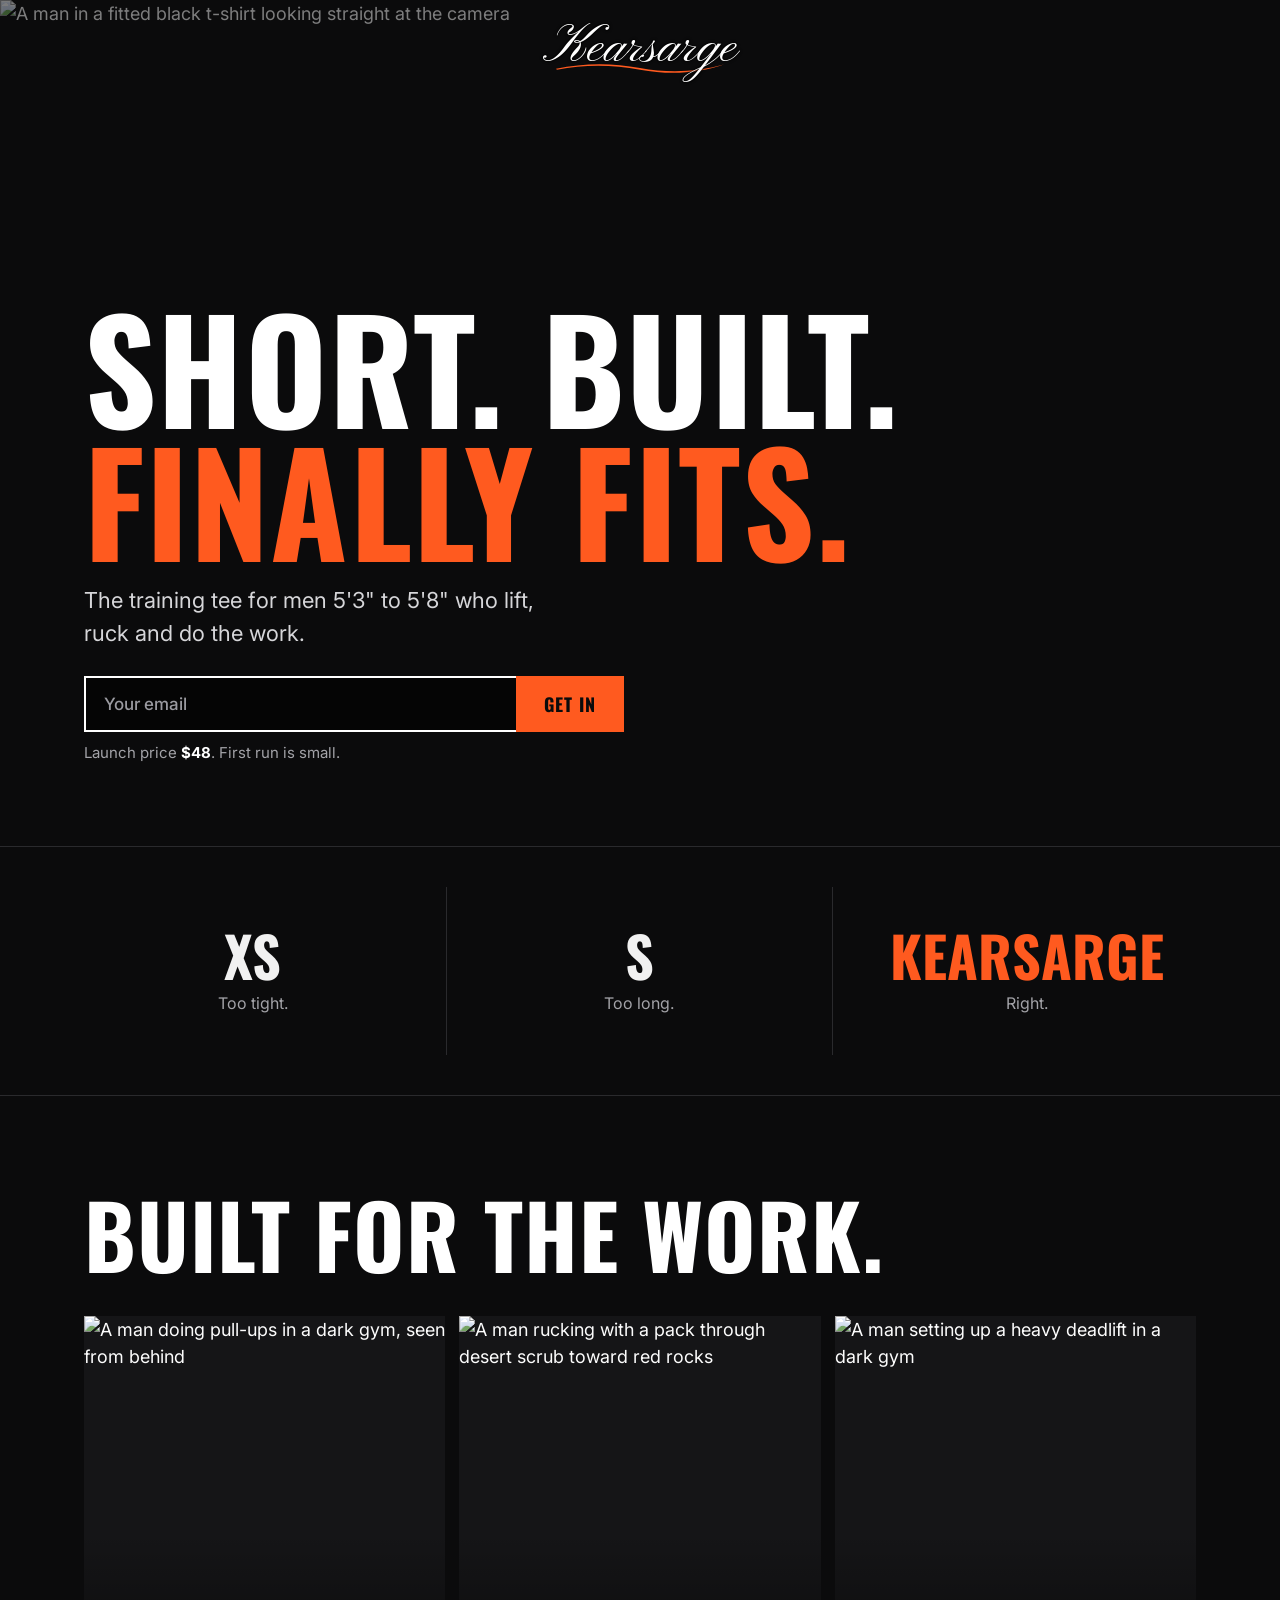
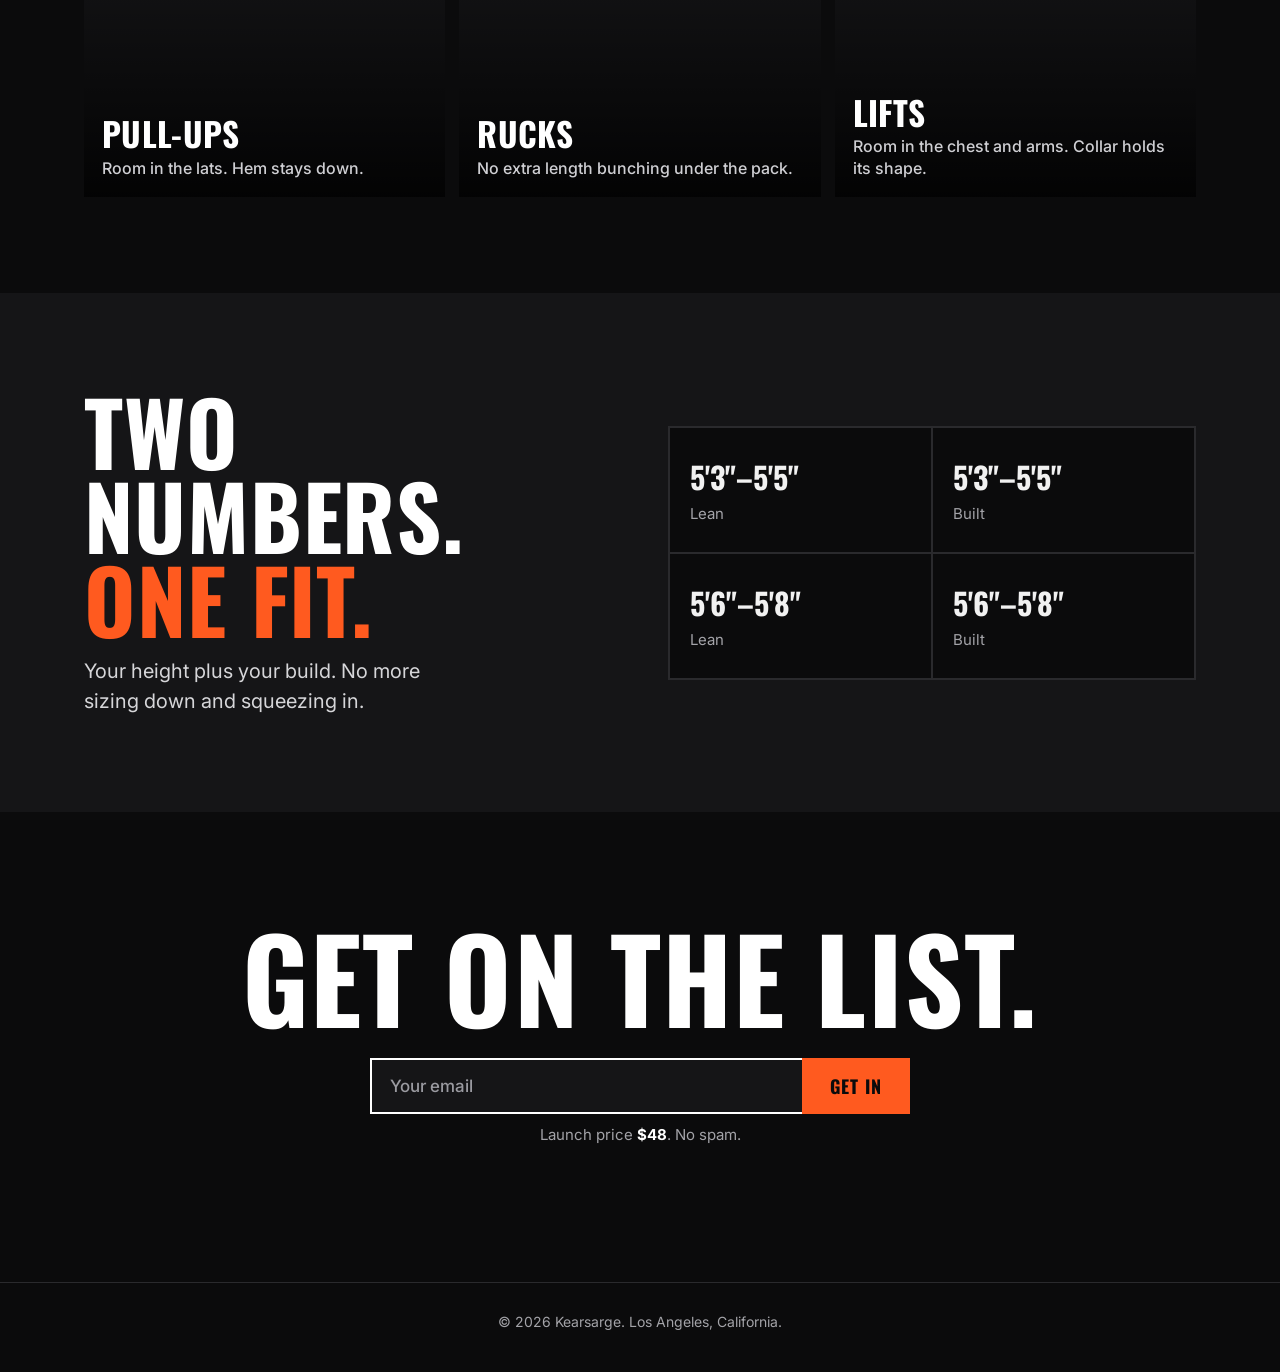
==== lp-gym/index.html @ 186ecbf5 "Three landing page directions: outdoors, gym, fitness - lp-outdoors: sun hoodie, desert/water/shore " ====
<!DOCTYPE html>
<html lang="en">
<head>
<meta charset="utf-8">
<meta name="viewport" content="width=device-width, initial-scale=1">
<title>Kearsarge | Short. Built. Finally fits.</title>
<meta name="description" content="The training tee for men 5'3&quot; to 5'8&quot; who lift, ruck and do the work. Join the list for launch pricing.">
<meta name="theme-color" content="#0b0b0c">
<link rel="preconnect" href="https://fonts.googleapis.com">
<link rel="preconnect" href="https://fonts.gstatic.com" crossorigin>
<link href="https://fonts.googleapis.com/css2?family=Oswald:wght@600;700&family=Inter:wght@400;500;700&family=Pinyon+Script&display=swap" rel="stylesheet">
<script src="../assets/kg-config.js?v=2"></script>
<style>
:root {
  --bg: #0b0b0c; --panel: #151517; --line: #2a2a2d;
  --text: #f1f1f1; --muted: #a3a3a8; --hot: #ff5a1f; --hot-dark: #e0470f;
  --display: "Oswald", Impact, sans-serif; --sans: "Inter", system-ui, sans-serif; --script: "Pinyon Script", cursive;
}
* { box-sizing: border-box; }
body { margin: 0; background: var(--bg); color: var(--text); font-family: var(--sans); font-size: 18px; line-height: 1.5; }
img { display: block; max-width: 100%; }
h1, h2, h3, p { margin: 0; }
h1, h2, h3 { font-family: var(--display); font-weight: 700; text-transform: uppercase; letter-spacing: .01em; line-height: .95; color: #fff; }
.wrap { max-width: 1160px; margin: 0 auto; padding: 0 24px; }

.site-header { display: flex; justify-content: center; padding: 22px 0 16px; position: absolute; top: 0; left: 0; right: 0; z-index: 3; }
.logo { display: inline-flex; flex-direction: column; align-items: center; text-decoration: none; line-height: 1; }
.logo-script { font-family: var(--script); font-size: 52px; line-height: 1.05; padding: 0 6px; color: #fff; position: relative; z-index: 2; filter: drop-shadow(0 0 1px #000) drop-shadow(0 0 1px #000); }
.logo-swash { width: 168px; height: 13px; margin-top: -16px; fill: var(--hot); }

/* Hero */
.hero { position: relative; min-height: min(94vh, 880px); display: flex; align-items: flex-end; overflow: hidden; }
.hero img { position: absolute; inset: 0; width: 100%; height: 100%; object-fit: cover; object-position: 50% 25%; filter: grayscale(.35) contrast(1.1); }
.hero::after { content: ""; position: absolute; inset: 0; background: linear-gradient(180deg, rgba(11,11,12,.55) 0%, rgba(11,11,12,.15) 35%, rgba(11,11,12,.92) 100%); }
.hero .wrap { position: relative; z-index: 1; width: 100%; padding-bottom: 56px; }
.hero h1 { font-size: clamp(64px, 11vw, 150px); }
.hero h1 span { color: var(--hot); }
.hero .sub { margin-top: 18px; font-size: clamp(18px, 2vw, 22px); color: #d6d6d9; max-width: 34ch; }

.signup { margin-top: 26px; max-width: 540px; }
.signup-row { display: flex; gap: 0; }
.signup input[type=email] { flex: 1; min-width: 0; min-height: 56px; padding: 0 18px; border: 2px solid #fff; border-right: 0; background: rgba(0,0,0,.55); color: #fff; font: 500 17px var(--sans); border-radius: 0; }
.signup input::placeholder { color: #9a9aa0; }
.btn { min-height: 56px; padding: 0 26px; border: 2px solid var(--hot); background: var(--hot); color: #0b0b0c; font: 700 18px var(--display); text-transform: uppercase; letter-spacing: .06em; cursor: pointer; white-space: nowrap; border-radius: 0; }
.btn:hover { background: var(--hot-dark); border-color: var(--hot-dark); }
.btn:focus-visible, input:focus-visible { outline: 3px solid var(--hot); outline-offset: 3px; }
.signup .note { margin-top: 10px; font-size: 15px; color: var(--muted); }
.signup .note strong { color: #fff; }
.signup .status { min-height: 1.3em; margin-top: 6px; font-size: 15px; color: var(--hot); }

/* The problem, in three lines */
.verdict { border-top: 1px solid var(--line); border-bottom: 1px solid var(--line); }
.verdict .wrap { display: grid; grid-template-columns: repeat(3, 1fr); }
.verdict div { padding: 40px 0; text-align: center; border-right: 1px solid var(--line); }
.verdict div:last-child { border-right: 0; }
.verdict b { display: block; font-family: var(--display); font-size: clamp(34px, 4.6vw, 56px); text-transform: uppercase; line-height: 1; }
.verdict small { display: block; margin-top: 8px; font-size: 16px; color: var(--muted); }
.verdict .win b { color: var(--hot); }

/* Built for the work */
.work { padding: 96px 0; }
.work h2 { font-size: clamp(48px, 7vw, 88px); }
.work-grid { margin-top: 40px; display: grid; grid-template-columns: repeat(3, 1fr); gap: 14px; }
.card { position: relative; aspect-ratio: 3 / 4; overflow: hidden; background: var(--panel); }
.card img { width: 100%; height: 100%; object-fit: cover; filter: grayscale(.5) contrast(1.1); }
.card::after { content: ""; position: absolute; inset: 0; background: linear-gradient(180deg, transparent 45%, rgba(0,0,0,.85)); }
.card h3 { position: absolute; left: 18px; right: 18px; bottom: 18px; z-index: 1; font-size: clamp(26px, 2.6vw, 34px); }
.card h3 span { display: block; font-family: var(--sans); font-weight: 500; text-transform: none; font-size: 16px; color: #cfcfd3; margin-top: 8px; letter-spacing: 0; line-height: 1.35; }

/* Moat: two numbers */
.moat { background: var(--panel); padding: 96px 0; }
.moat .wrap { display: grid; grid-template-columns: 1fr 1fr; gap: 56px; align-items: center; }
.moat h2 { font-size: clamp(48px, 7vw, 88px); }
.moat h2 span { color: var(--hot); }
.moat p.sub { margin-top: 16px; font-size: 20px; color: #d6d6d9; max-width: 30ch; }
.matrix { display: grid; grid-template-columns: repeat(2, 1fr); gap: 2px; background: var(--line); border: 2px solid var(--line); }
.matrix div { background: var(--bg); padding: 26px 20px; }
.matrix b { display: block; font-family: var(--display); font-size: 30px; text-transform: uppercase; }
.matrix small { color: var(--muted); font-size: 15px; }

/* Close */
.close { padding: 110px 0; text-align: center; }
.close .wrap { display: flex; flex-direction: column; align-items: center; }
.close h2 { font-size: clamp(56px, 9vw, 120px); }
.close .signup { width: 100%; }
.close .signup input[type=email] { background: var(--panel); }

.foot { padding: 28px 0 40px; text-align: center; font-size: 14px; color: var(--muted); border-top: 1px solid var(--line); }

@media (max-width: 760px) {
  .logo-script { font-size: 44px; } .logo-swash { width: 142px; margin-top: -14px; }
  .signup-row { flex-direction: column; gap: 8px; }
  .signup input[type=email] { border-right: 2px solid #fff; }
  .verdict .wrap { grid-template-columns: 1fr; }
  .verdict div { border-right: 0; border-bottom: 1px solid var(--line); padding: 26px 0; }
  .verdict div:last-child { border-bottom: 0; }
  .work-grid { grid-template-columns: 1fr; }
  .card { aspect-ratio: 4 / 3; }
  .moat .wrap { grid-template-columns: 1fr; gap: 32px; }
  .work, .moat { padding: 64px 0; }
}
</style>
</head>
<body data-page="gym">

<header class="site-header">
  <a class="logo" href="./" aria-label="Kearsarge">
    <span class="logo-script">Kearsarge</span>
    <svg class="logo-swash" viewBox="0 0 360 30" preserveAspectRatio="none" aria-hidden="true"><path d="M0,18 C60,4 120,4 180,16 C240,28 300,26 360,8 C300,30 240,32 180,20 C120,8 60,8 2,20 Z"/></svg>
  </a>
</header>

<main>
  <section class="hero">
    <img src="https://images.unsplash.com/photo-1604897391146-c98ab268e252?auto=format&fit=crop&w=2000&q=75" alt="A man in a fitted black t-shirt looking straight at the camera">
    <div class="wrap">
      <h1>Short. Built.<br><span>Finally fits.</span></h1>
      <p class="sub">The training tee for men 5'3" to 5'8" who lift, ruck and do the work.</p>
      <form class="signup js-signup" method="post" novalidate>
        <div class="signup-row">
          <input type="email" name="email_address" aria-label="Email" autocomplete="email" placeholder="Your email" required>
          <input type="hidden" name="fields[kg_variant]" class="js-variant" value="gym">
          <button class="btn" type="submit">Get in</button>
        </div>
        <p class="note">Launch price <strong class="js-price">$48</strong>. First run is small.</p>
        <p class="status" role="status" aria-live="polite"></p>
      </form>
    </div>
  </section>

  <section class="verdict" aria-label="The problem">
    <div class="wrap">
      <div><b>XS</b><small>Too tight.</small></div>
      <div><b>S</b><small>Too long.</small></div>
      <div class="win"><b>Kearsarge</b><small>Right.</small></div>
    </div>
  </section>

  <section class="work">
    <div class="wrap">
      <h2>Built for the work.</h2>
      <div class="work-grid">
        <div class="card"><img src="https://images.unsplash.com/photo-1677165733273-dcc3724c00e8?auto=format&fit=crop&w=900&q=75" alt="A man doing pull-ups in a dark gym, seen from behind" loading="lazy"><h3>Pull-ups<span>Room in the lats. Hem stays down.</span></h3></div>
        <div class="card"><img src="https://images.unsplash.com/photo-1763386840769-8484a2a02442?auto=format&fit=crop&w=900&q=75" alt="A man rucking with a pack through desert scrub toward red rocks" loading="lazy"><h3>Rucks<span>No extra length bunching under the pack.</span></h3></div>
        <div class="card"><img src="https://images.unsplash.com/photo-1605296867304-46d5465a13f1?auto=format&fit=crop&w=900&q=75" alt="A man setting up a heavy deadlift in a dark gym" loading="lazy"><h3>Lifts<span>Room in the chest and arms. Collar holds its shape.</span></h3></div>
      </div>
    </div>
  </section>

  <section class="moat">
    <div class="wrap">
      <div>
        <h2>Two numbers.<br><span>One fit.</span></h2>
        <p class="sub">Your height plus your build. No more sizing down and squeezing in.</p>
      </div>
      <div class="matrix" aria-label="Sizes by height and build">
        <div><b>5'3"–5'5"</b><small>Lean</small></div>
        <div><b>5'3"–5'5"</b><small>Built</small></div>
        <div><b>5'6"–5'8"</b><small>Lean</small></div>
        <div><b>5'6"–5'8"</b><small>Built</small></div>
      </div>
    </div>
  </section>

  <section class="close" id="join">
    <div class="wrap">
      <h2>Get on the list.</h2>
      <form class="signup js-signup" method="post" novalidate>
        <div class="signup-row">
          <input type="email" name="email_address" aria-label="Email" autocomplete="email" placeholder="Your email" required>
          <input type="hidden" name="fields[kg_variant]" class="js-variant" value="gym">
          <button class="btn" type="submit">Get in</button>
        </div>
        <p class="note">Launch price <strong class="js-price">$48</strong>. No spam.</p>
        <p class="status" role="status" aria-live="polite"></p>
      </form>
    </div>
  </section>
</main>

<footer class="foot">&copy; 2026 Kearsarge. Los Angeles, California.</footer>
<script src="../assets/kg-signup.js?v=1"></script>
</body>
</html>
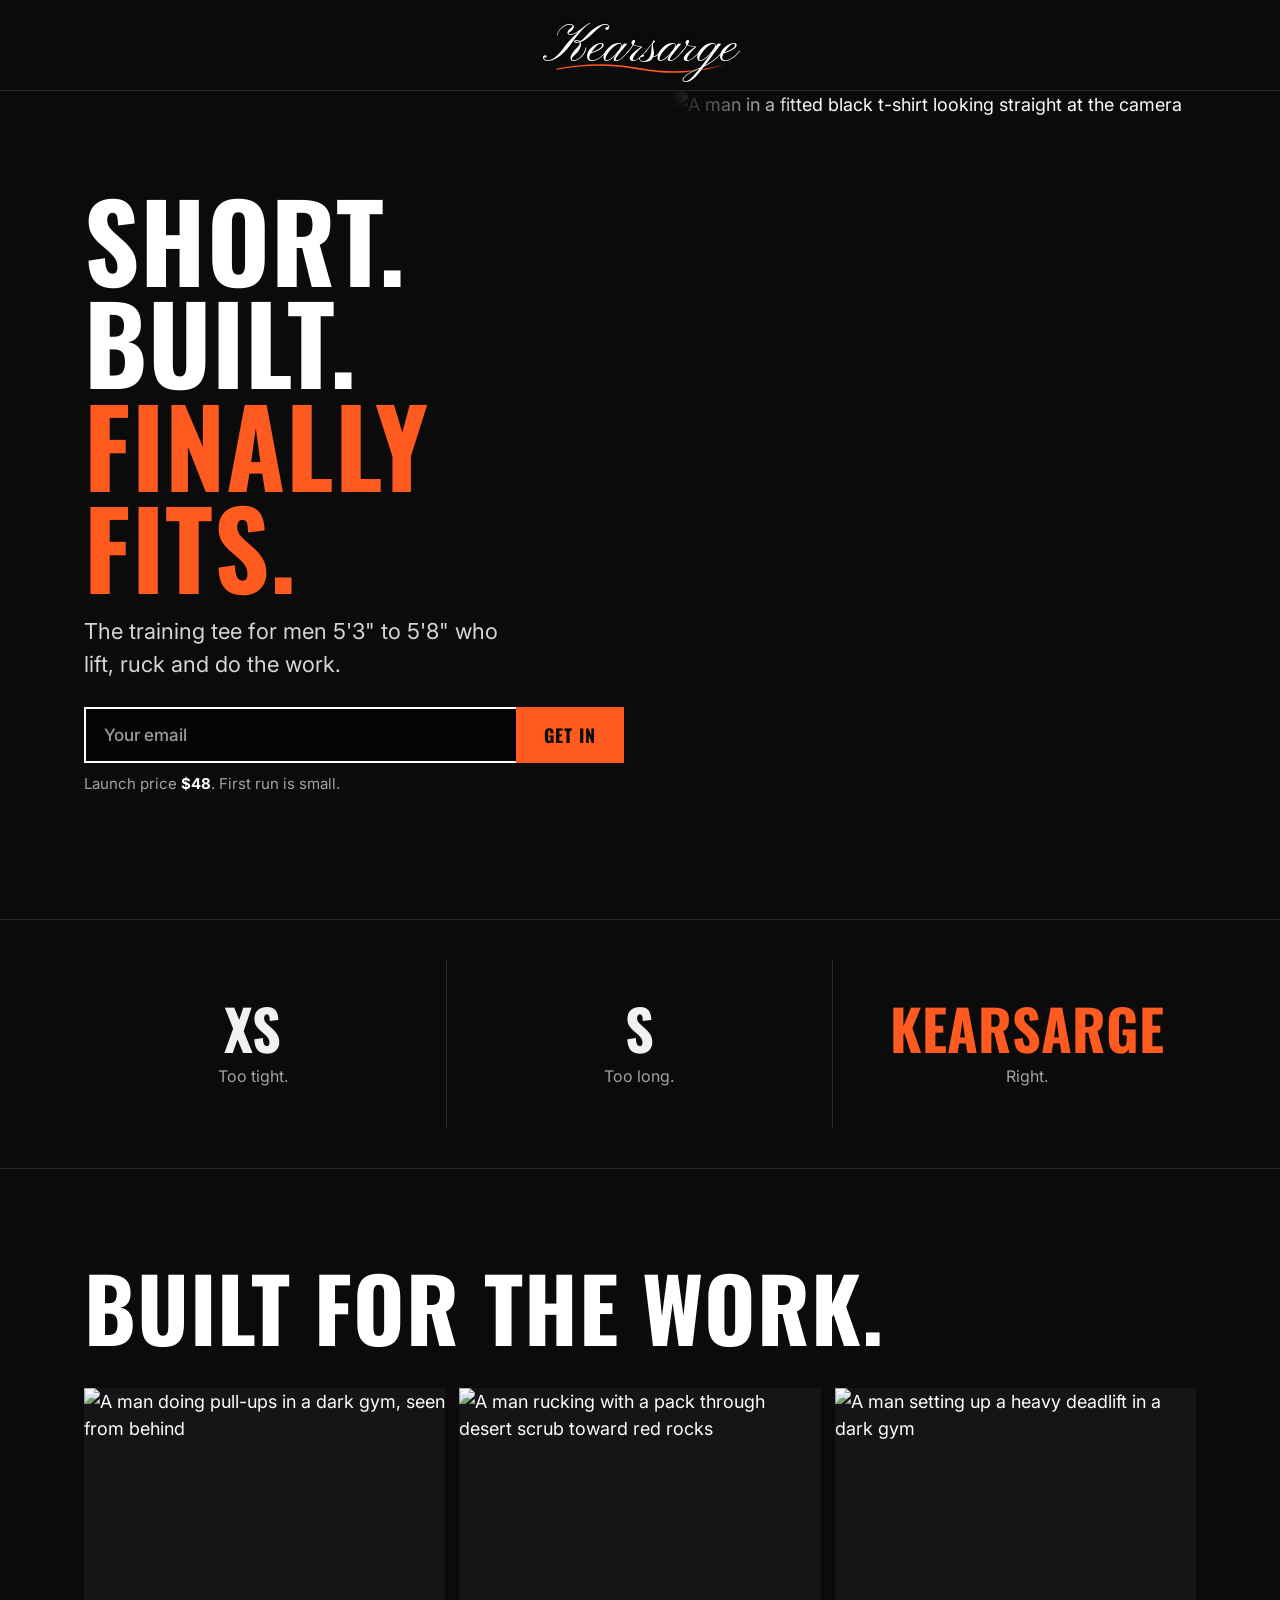
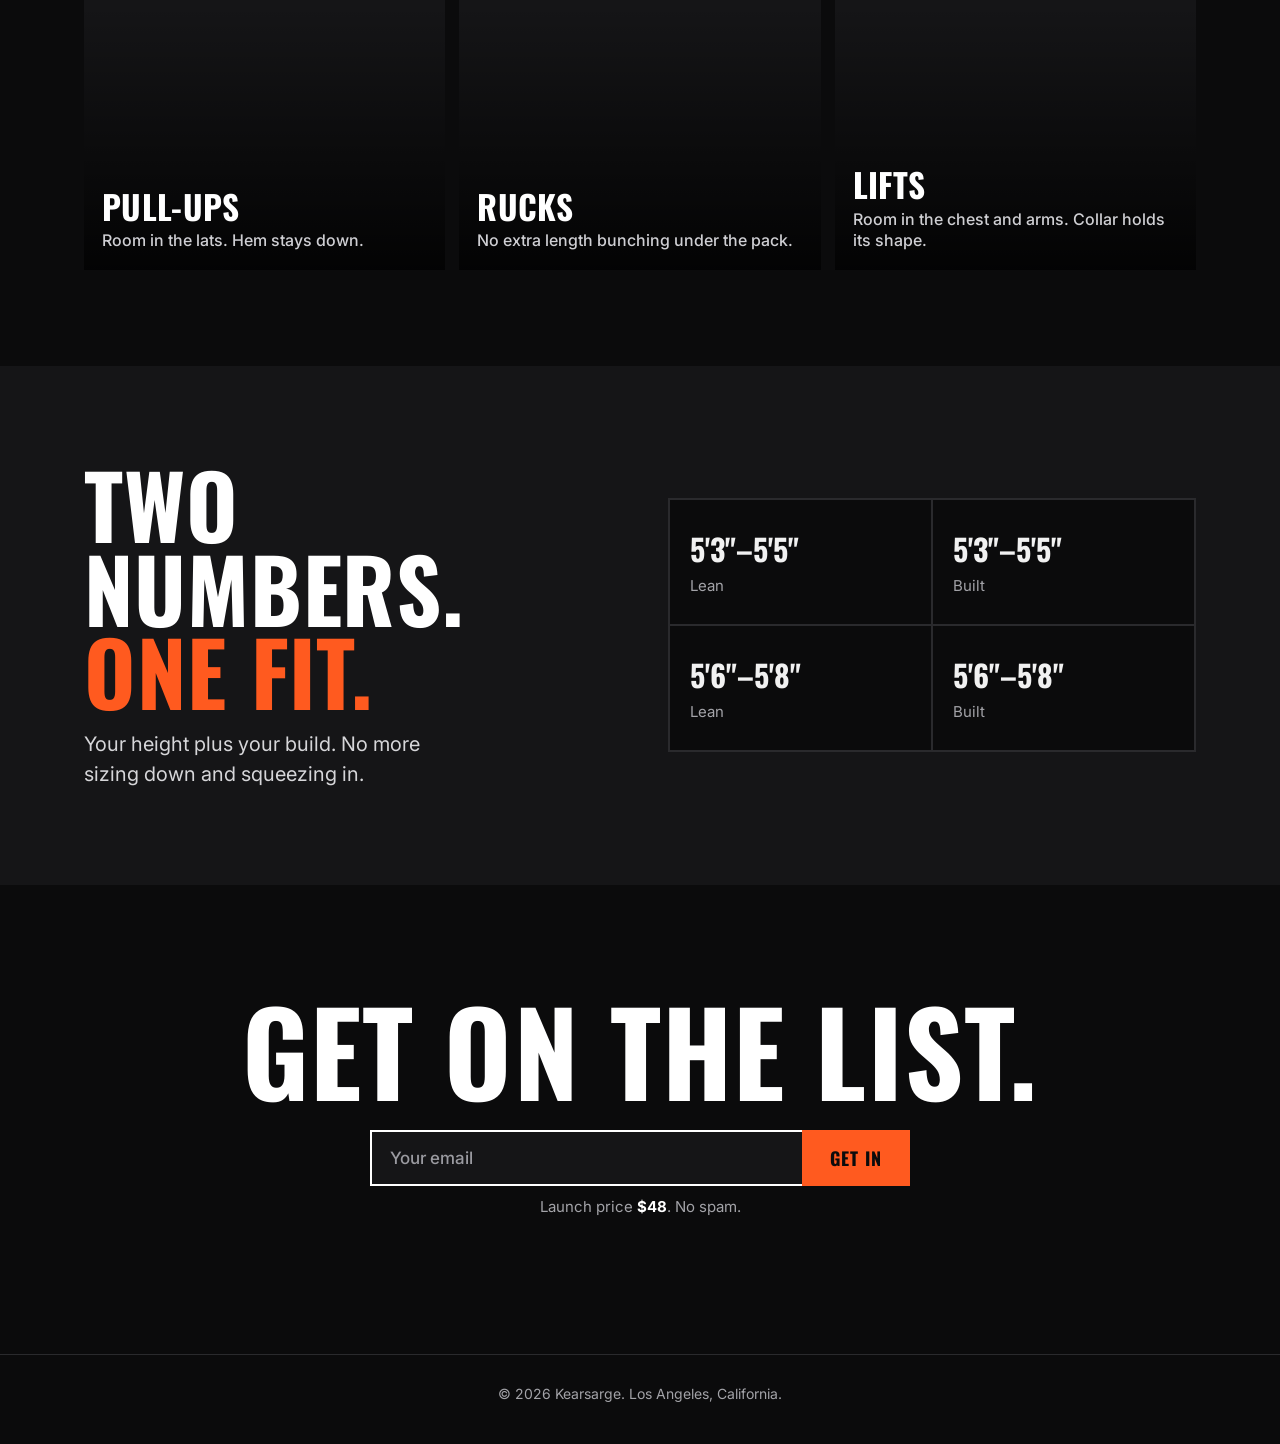
==== commit 67b4b829: "lp-gym: text left, shirt photo right so the tee stays visible Co-Authored-By: Claude Opus 5.5 <norep" ====
--- a/lp-gym/index.html
+++ b/lp-gym/index.html
@@ -23,19 +23,20 @@
 h1, h2, h3 { font-family: var(--display); font-weight: 700; text-transform: uppercase; letter-spacing: .01em; line-height: .95; color: #fff; }
 .wrap { max-width: 1160px; margin: 0 auto; padding: 0 24px; }
 
-.site-header { display: flex; justify-content: center; padding: 22px 0 16px; position: absolute; top: 0; left: 0; right: 0; z-index: 3; }
+.site-header { display: flex; justify-content: center; padding: 22px 0 16px; border-bottom: 1px solid var(--line); }
 .logo { display: inline-flex; flex-direction: column; align-items: center; text-decoration: none; line-height: 1; }
 .logo-script { font-family: var(--script); font-size: 52px; line-height: 1.05; padding: 0 6px; color: #fff; position: relative; z-index: 2; filter: drop-shadow(0 0 1px #000) drop-shadow(0 0 1px #000); }
 .logo-swash { width: 168px; height: 13px; margin-top: -16px; fill: var(--hot); }
 
-/* Hero */
-.hero { position: relative; min-height: min(94vh, 880px); display: flex; align-items: flex-end; overflow: hidden; }
-.hero img { position: absolute; inset: 0; width: 100%; height: 100%; object-fit: cover; object-position: 50% 25%; filter: grayscale(.35) contrast(1.1); }
-.hero::after { content: ""; position: absolute; inset: 0; background: linear-gradient(180deg, rgba(11,11,12,.55) 0%, rgba(11,11,12,.15) 35%, rgba(11,11,12,.92) 100%); }
-.hero .wrap { position: relative; z-index: 1; width: 100%; padding-bottom: 56px; }
-.hero h1 { font-size: clamp(64px, 11vw, 150px); }
+/* Hero: text left, shirt photo right */
+.hero { display: grid; grid-template-columns: 1.05fr .95fr; min-height: min(92vh, 860px); }
+.hero-text { display: flex; flex-direction: column; justify-content: center; padding: 64px 48px 64px max(24px, calc((100vw - 1160px) / 2 + 24px)); }
+.hero-img { position: relative; overflow: hidden; }
+.hero-img img { position: absolute; inset: 0; width: 100%; height: 100%; object-fit: cover; object-position: 50% 30%; filter: contrast(1.08); }
+.hero-img::after { content: ""; position: absolute; inset: 0; background: linear-gradient(90deg, var(--bg) 0%, rgba(11,11,12,0) 22%); }
+.hero h1 { font-size: clamp(60px, 8.4vw, 132px); }
 .hero h1 span { color: var(--hot); }
-.hero .sub { margin-top: 18px; font-size: clamp(18px, 2vw, 22px); color: #d6d6d9; max-width: 34ch; }
+.hero .sub { margin-top: 18px; font-size: clamp(18px, 2vw, 22px); color: #d6d6d9; max-width: 30ch; }
 
 .signup { margin-top: 26px; max-width: 540px; }
 .signup-row { display: flex; gap: 0; }
@@ -89,6 +90,10 @@
 
 @media (max-width: 760px) {
   .logo-script { font-size: 44px; } .logo-swash { width: 142px; margin-top: -14px; }
+  .hero { grid-template-columns: 1fr; min-height: 0; }
+  .hero-img { order: -1; aspect-ratio: 4 / 3; }
+  .hero-img::after { background: linear-gradient(180deg, rgba(11,11,12,0) 60%, var(--bg) 100%); }
+  .hero-text { padding: 8px 24px 48px; }
   .signup-row { flex-direction: column; gap: 8px; }
   .signup input[type=email] { border-right: 2px solid #fff; }
   .verdict .wrap { grid-template-columns: 1fr; }
@@ -112,8 +117,7 @@
 
 <main>
   <section class="hero">
-    <img src="https://images.unsplash.com/photo-1604897391146-c98ab268e252?auto=format&fit=crop&w=2000&q=75" alt="A man in a fitted black t-shirt looking straight at the camera">
-    <div class="wrap">
+    <div class="hero-text">
       <h1>Short. Built.<br><span>Finally fits.</span></h1>
       <p class="sub">The training tee for men 5'3" to 5'8" who lift, ruck and do the work.</p>
       <form class="signup js-signup" method="post" novalidate>
@@ -125,6 +129,9 @@
         <p class="note">Launch price <strong class="js-price">$48</strong>. First run is small.</p>
         <p class="status" role="status" aria-live="polite"></p>
       </form>
+    </div>
+    <div class="hero-img">
+      <img src="https://images.unsplash.com/photo-1604897391146-c98ab268e252?auto=format&fit=crop&w=1400&q=75" alt="A man in a fitted black t-shirt looking straight at the camera">
     </div>
   </section>
 
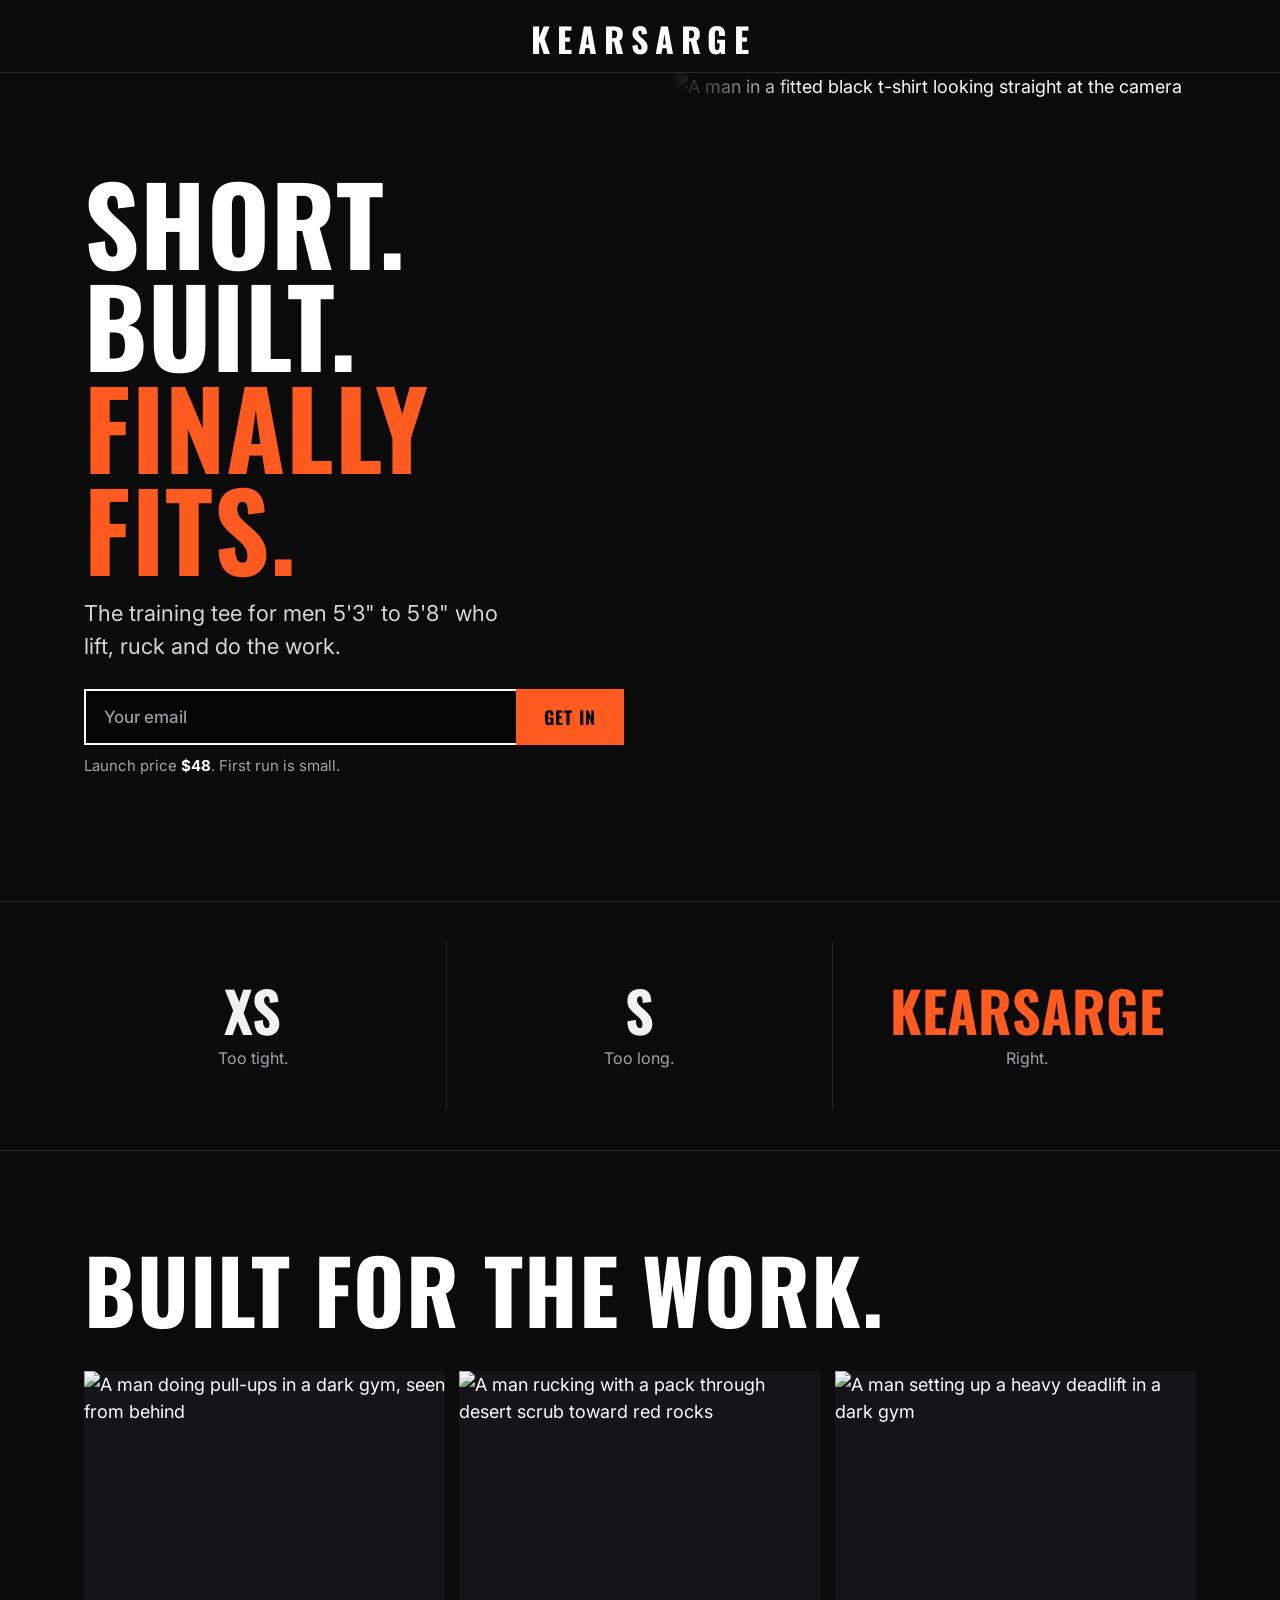
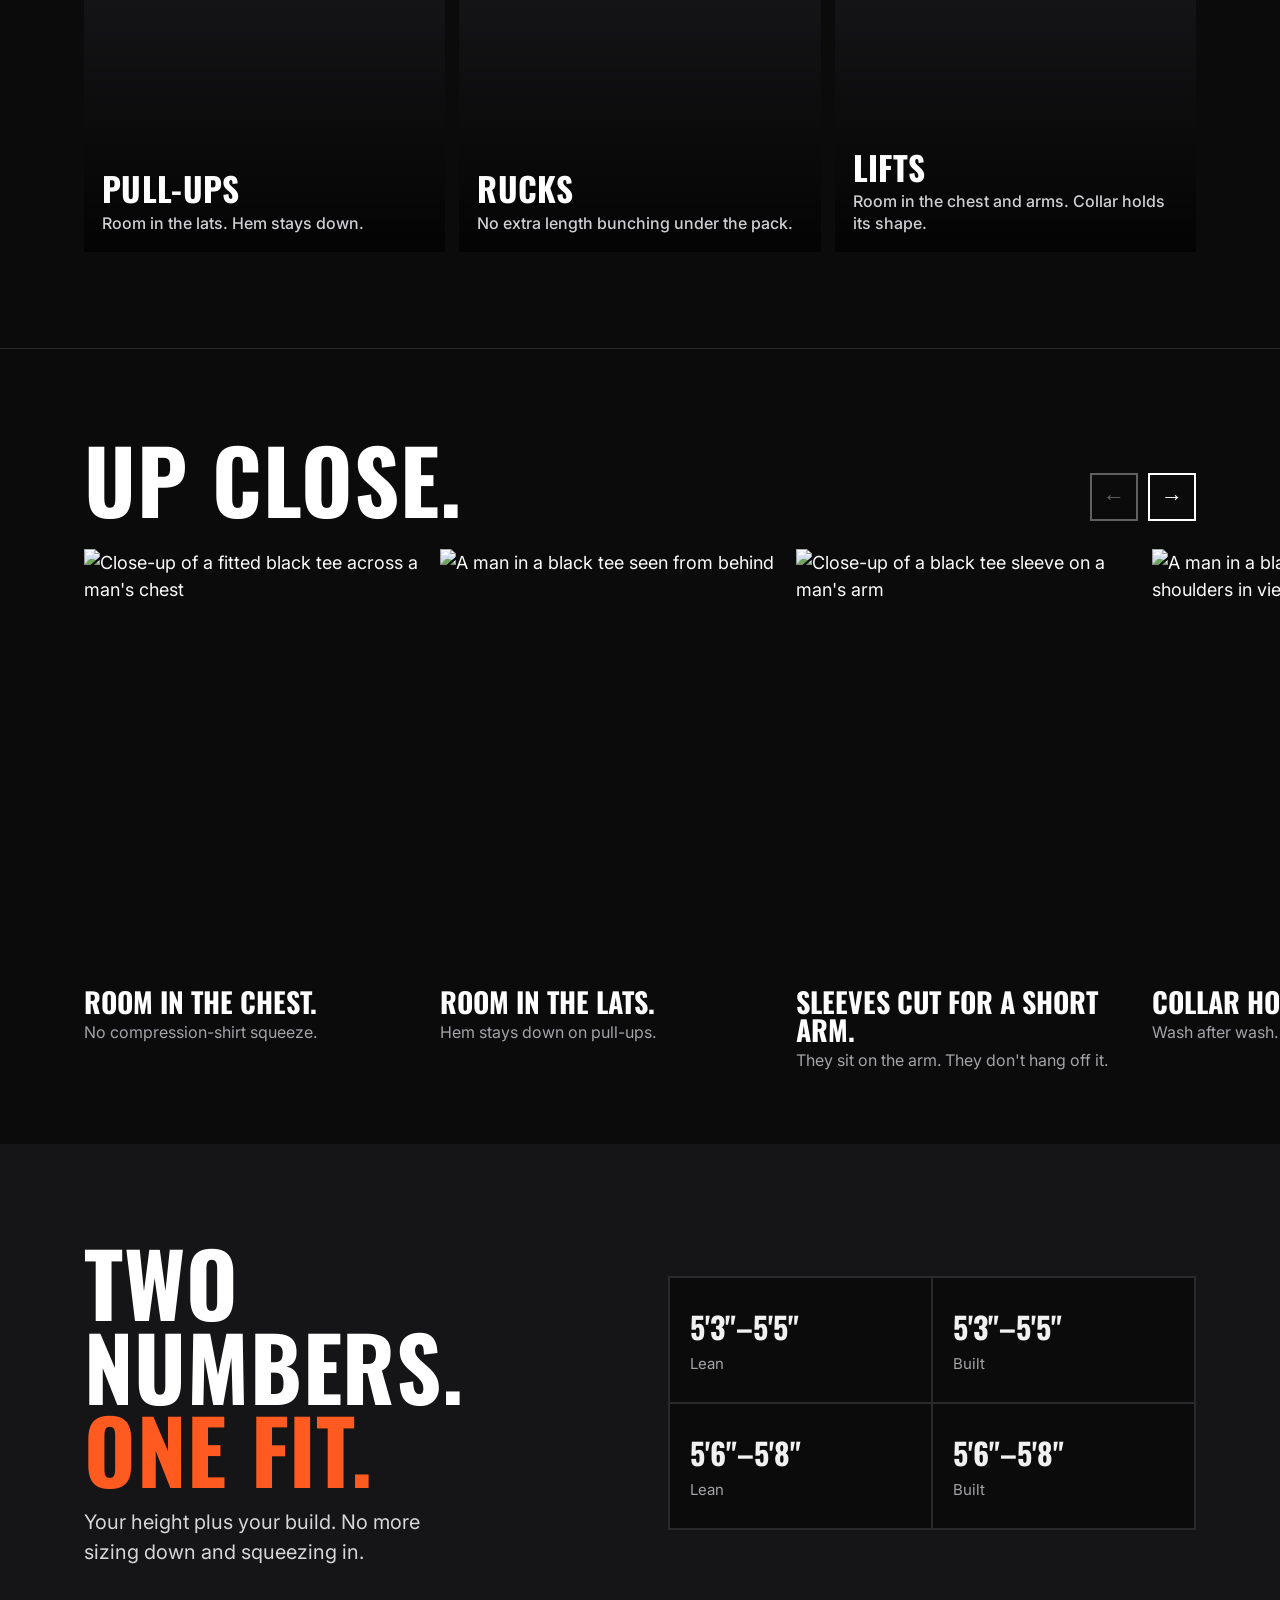
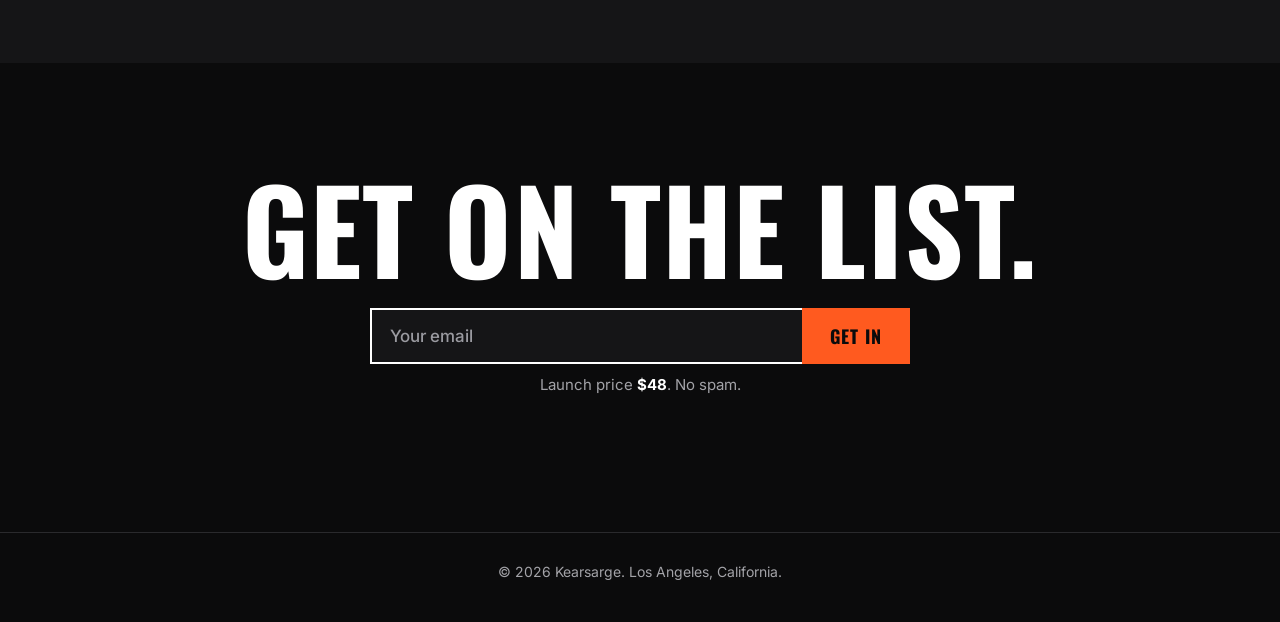
==== commit 740e4e5e: "Feature close-up carousels; white logo on outdoors; caps wordmark on gym - lp-outdoors: "Fits like i" ====
--- a/lp-gym/index.html
+++ b/lp-gym/index.html
@@ -8,7 +8,7 @@
 <meta name="theme-color" content="#0b0b0c">
 <link rel="preconnect" href="https://fonts.googleapis.com">
 <link rel="preconnect" href="https://fonts.gstatic.com" crossorigin>
-<link href="https://fonts.googleapis.com/css2?family=Oswald:wght@600;700&family=Inter:wght@400;500;700&family=Pinyon+Script&display=swap" rel="stylesheet">
+<link href="https://fonts.googleapis.com/css2?family=Oswald:wght@600;700&family=Inter:wght@400;500;700&display=swap" rel="stylesheet">
 <script src="../assets/kg-config.js?v=2"></script>
 <style>
 :root {
@@ -24,9 +24,8 @@
 .wrap { max-width: 1160px; margin: 0 auto; padding: 0 24px; }
 
 .site-header { display: flex; justify-content: center; padding: 22px 0 16px; border-bottom: 1px solid var(--line); }
-.logo { display: inline-flex; flex-direction: column; align-items: center; text-decoration: none; line-height: 1; }
-.logo-script { font-family: var(--script); font-size: 52px; line-height: 1.05; padding: 0 6px; color: #fff; position: relative; z-index: 2; filter: drop-shadow(0 0 1px #000) drop-shadow(0 0 1px #000); }
-.logo-swash { width: 168px; height: 13px; margin-top: -16px; fill: var(--hot); }
+.wordmark { font-family: var(--display); font-weight: 700; font-size: 34px; letter-spacing: .2em; padding-left: .2em; text-transform: uppercase; color: #fff; text-decoration: none; line-height: 1; }
+.wordmark:hover { color: var(--hot); }
 
 /* Hero: text left, shirt photo right */
 .hero { display: grid; grid-template-columns: 1.05fr .95fr; min-height: min(92vh, 860px); }
@@ -68,6 +67,32 @@
 .card h3 { position: absolute; left: 18px; right: 18px; bottom: 18px; z-index: 1; font-size: clamp(26px, 2.6vw, 34px); }
 .card h3 span { display: block; font-family: var(--sans); font-weight: 500; text-transform: none; font-size: 16px; color: #cfcfd3; margin-top: 8px; letter-spacing: 0; line-height: 1.35; }
 
+
+/* Feature close-up carousel */
+.closeups { padding: 88px 0 72px; }
+.car-head { display: flex; align-items: flex-end; justify-content: space-between; gap: 24px; margin-bottom: 28px; }
+.car-btns { display: flex; gap: 10px; }
+.carousel { position: relative; }
+.car-track { display: flex; gap: 16px; overflow-x: auto; scroll-snap-type: x mandatory; scroll-padding-left: max(24px, calc((100vw - 1160px) / 2 + 24px)); padding: 0 max(24px, calc((100vw - 1160px) / 2 + 24px)); scrollbar-width: none; }
+.car-track::-webkit-scrollbar { display: none; }
+.car-track:focus-visible { outline: 3px solid var(--focus); outline-offset: 4px; }
+.car-slide { flex: 0 0 clamp(250px, 28vw, 340px); margin: 0; scroll-snap-align: start; }
+.car-slide img { width: 100%; aspect-ratio: 4 / 5; object-fit: cover; }
+.car-slide figcaption { margin-top: 14px; }
+.car-slide b { display: block; }
+.car-slide span { display: block; margin-top: 4px; font-size: 16px; }
+.car-btns button { width: 48px; height: 48px; font-size: 22px; line-height: 1; cursor: pointer; }
+.car-btns button:disabled { opacity: .35; cursor: default; }
+@media (max-width: 760px) { .closeups { padding: 64px 0 56px; } .car-slide { flex-basis: 78vw; } }
+.closeups { border-top: 1px solid var(--line); }
+.closeups h2 { font-size: clamp(48px, 7vw, 88px); }
+.car-slide img { filter: grayscale(.4) contrast(1.08); }
+.car-slide b { font-family: var(--display); font-weight: 700; text-transform: uppercase; font-size: 28px; color: #fff; line-height: 1; }
+.car-slide span { color: var(--muted); }
+.car-btns button { border: 2px solid #fff; background: transparent; color: #fff; }
+.car-btns button:not(:disabled):hover { background: var(--hot); border-color: var(--hot); color: #0b0b0c; }
+:root { --focus: var(--hot); }
+
 /* Moat: two numbers */
 .moat { background: var(--panel); padding: 96px 0; }
 .moat .wrap { display: grid; grid-template-columns: 1fr 1fr; gap: 56px; align-items: center; }
@@ -89,7 +114,7 @@
 .foot { padding: 28px 0 40px; text-align: center; font-size: 14px; color: var(--muted); border-top: 1px solid var(--line); }
 
 @media (max-width: 760px) {
-  .logo-script { font-size: 44px; } .logo-swash { width: 142px; margin-top: -14px; }
+  .wordmark { font-size: 28px; }
   .hero { grid-template-columns: 1fr; min-height: 0; }
   .hero-img { order: -1; aspect-ratio: 4 / 3; }
   .hero-img::after { background: linear-gradient(180deg, rgba(11,11,12,0) 60%, var(--bg) 100%); }
@@ -109,10 +134,7 @@
 <body data-page="gym">
 
 <header class="site-header">
-  <a class="logo" href="./" aria-label="Kearsarge">
-    <span class="logo-script">Kearsarge</span>
-    <svg class="logo-swash" viewBox="0 0 360 30" preserveAspectRatio="none" aria-hidden="true"><path d="M0,18 C60,4 120,4 180,16 C240,28 300,26 360,8 C300,30 240,32 180,20 C120,8 60,8 2,20 Z"/></svg>
-  </a>
+  <a class="wordmark" href="./" aria-label="Kearsarge">Kearsarge</a>
 </header>
 
 <main>
@@ -154,6 +176,24 @@
     </div>
   </section>
 
+  <section class="closeups" aria-labelledby="closeups-h">
+    <div class="wrap">
+      <div class="car-head">
+        <h2 id="closeups-h">Up close.</h2>
+        <div class="car-btns"><button class="car-prev" type="button" aria-label="Previous">&#8592;</button><button class="car-next" type="button" aria-label="Next">&#8594;</button></div>
+      </div>
+    </div>
+    <div class="carousel" data-carousel>
+      <div class="car-track" tabindex="0" role="region" aria-label="Feature close-ups">
+        <figure class="car-slide"><img src="https://images.unsplash.com/photo-1604897391146-c98ab268e252?auto=format&amp;fit=crop&amp;crop=focalpoint&amp;fp-x=0.5&amp;fp-y=0.75&amp;fp-z=2.0&amp;w=720&amp;h=900&amp;q=72" alt="Close-up of a fitted black tee across a man's chest" loading="lazy"><figcaption><b>Room in the chest.</b><span>No compression-shirt squeeze.</span></figcaption></figure>
+        <figure class="car-slide"><img src="https://images.unsplash.com/photo-1790267461841-6b66de790590?auto=format&amp;fit=crop&amp;w=720&amp;h=900&amp;q=72" alt="A man in a black tee seen from behind" loading="lazy"><figcaption><b>Room in the lats.</b><span>Hem stays down on pull-ups.</span></figcaption></figure>
+        <figure class="car-slide"><img src="https://images.unsplash.com/photo-1604897391146-c98ab268e252?auto=format&amp;fit=crop&amp;crop=focalpoint&amp;fp-x=0.25&amp;fp-y=0.8&amp;fp-z=2.4&amp;w=720&amp;h=900&amp;q=72" alt="Close-up of a black tee sleeve on a man's arm" loading="lazy"><figcaption><b>Sleeves cut for a short arm.</b><span>They sit on the arm. They don't hang off it.</span></figcaption></figure>
+        <figure class="car-slide"><img src="https://images.unsplash.com/photo-1791732604582-60dcebafcae4?auto=format&amp;fit=crop&amp;w=720&amp;h=900&amp;q=72" alt="A man in a black tee, collar and shoulders in view" loading="lazy"><figcaption><b>Collar holds its shape.</b><span>Wash after wash.</span></figcaption></figure>
+        <figure class="car-slide"><img src="https://images.unsplash.com/photo-1643313260651-9c335822ecde?auto=format&amp;fit=crop&amp;w=720&amp;h=900&amp;q=72" alt="Close-up of a knit fabric texture" loading="lazy"><figcaption><b>Stretch where you move.</b><span>Final fabric picked after wear testing.</span></figcaption></figure>
+      </div>
+    </div>
+  </section>
+
   <section class="moat">
     <div class="wrap">
       <div>
@@ -187,5 +227,6 @@
 
 <footer class="foot">&copy; 2026 Kearsarge. Los Angeles, California.</footer>
 <script src="../assets/kg-signup.js?v=1"></script>
+<script src="../assets/kg-carousel.js?v=1"></script>
 </body>
 </html>
